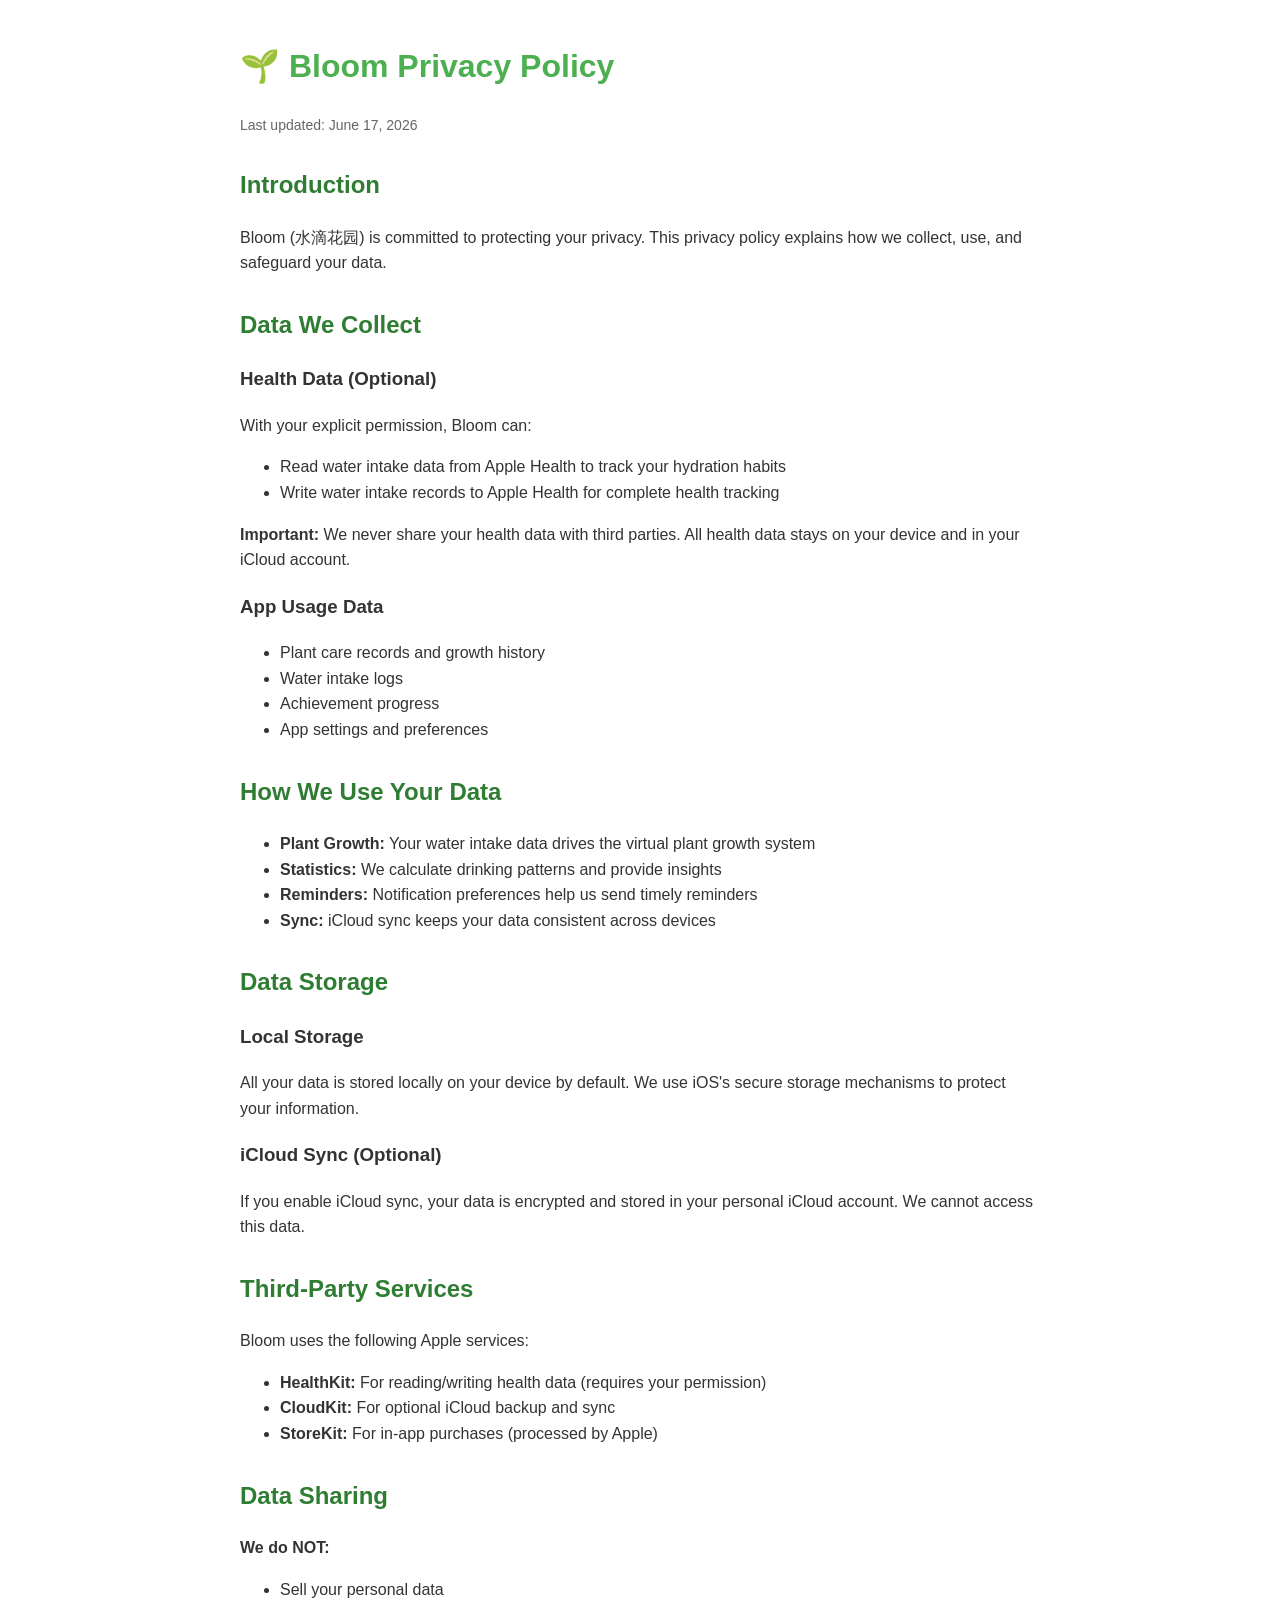
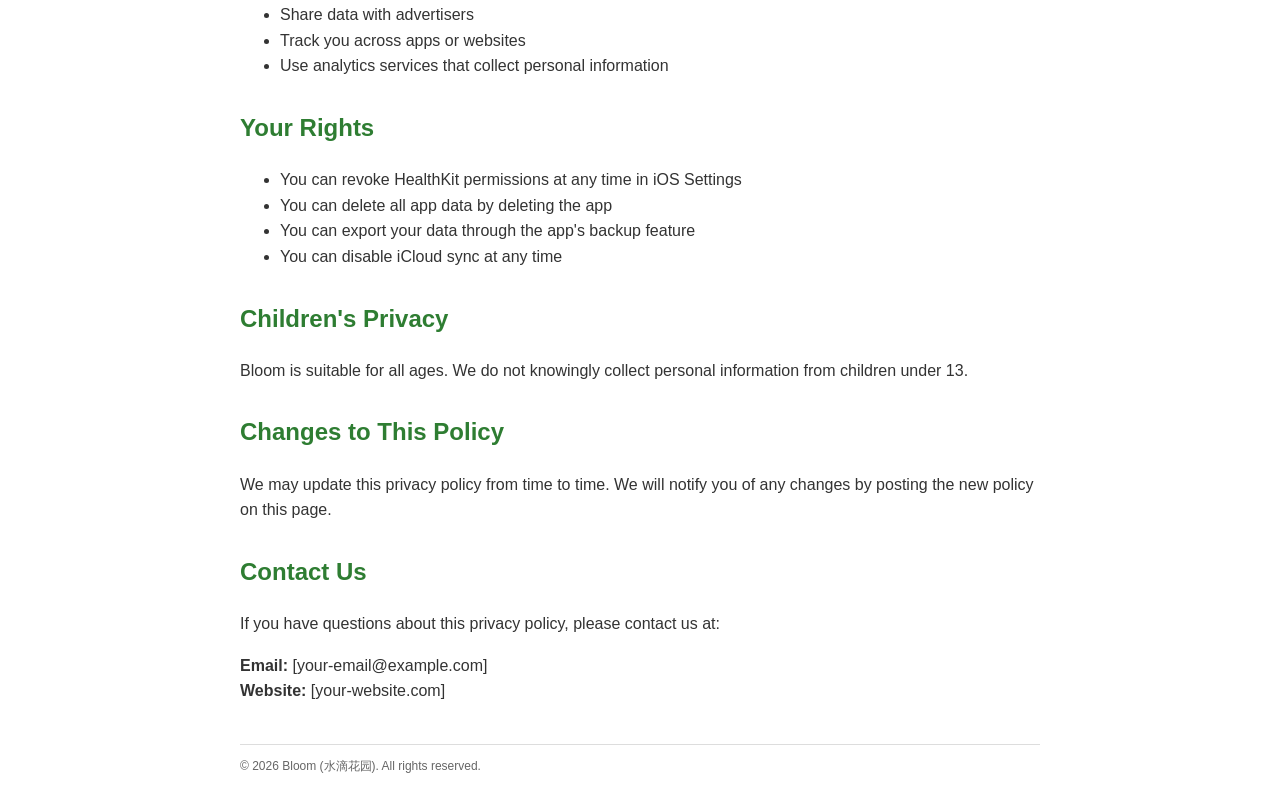
==== privacy-policy.html @ 4f2c51e1 "feat: Phase 4 - App Store Preparation Complete App Store Assets: ✅ App icon verified (1024x1024, iOS" ====
<!DOCTYPE html>
<html lang="en">
<head>
    <meta charset="UTF-8">
    <meta name="viewport" content="width=device-width, initial-scale=1.0">
    <title>Bloom - Privacy Policy</title>
    <style>
        body {
            font-family: -apple-system, BlinkMacSystemFont, 'Segoe UI', Roboto, Oxygen, Ubuntu, Cantarell, sans-serif;
            line-height: 1.6;
            max-width: 800px;
            margin: 0 auto;
            padding: 20px;
            color: #333;
        }
        h1 { color: #4CAF50; }
        h2 { color: #2E7D32; margin-top: 30px; }
        .update-date { color: #666; font-size: 14px; }
    </style>
</head>
<body>
    <h1>🌱 Bloom Privacy Policy</h1>
    <p class="update-date">Last updated: June 17, 2026</p>

    <h2>Introduction</h2>
    <p>Bloom (水滴花园) is committed to protecting your privacy. This privacy policy explains how we collect, use, and safeguard your data.</p>

    <h2>Data We Collect</h2>
    <h3>Health Data (Optional)</h3>
    <p>With your explicit permission, Bloom can:</p>
    <ul>
        <li>Read water intake data from Apple Health to track your hydration habits</li>
        <li>Write water intake records to Apple Health for complete health tracking</li>
    </ul>
    <p><strong>Important:</strong> We never share your health data with third parties. All health data stays on your device and in your iCloud account.</p>

    <h3>App Usage Data</h3>
    <ul>
        <li>Plant care records and growth history</li>
        <li>Water intake logs</li>
        <li>Achievement progress</li>
        <li>App settings and preferences</li>
    </ul>

    <h2>How We Use Your Data</h2>
    <ul>
        <li><strong>Plant Growth:</strong> Your water intake data drives the virtual plant growth system</li>
        <li><strong>Statistics:</strong> We calculate drinking patterns and provide insights</li>
        <li><strong>Reminders:</strong> Notification preferences help us send timely reminders</li>
        <li><strong>Sync:</strong> iCloud sync keeps your data consistent across devices</li>
    </ul>

    <h2>Data Storage</h2>
    <h3>Local Storage</h3>
    <p>All your data is stored locally on your device by default. We use iOS's secure storage mechanisms to protect your information.</p>

    <h3>iCloud Sync (Optional)</h3>
    <p>If you enable iCloud sync, your data is encrypted and stored in your personal iCloud account. We cannot access this data.</p>

    <h2>Third-Party Services</h2>
    <p>Bloom uses the following Apple services:</p>
    <ul>
        <li><strong>HealthKit:</strong> For reading/writing health data (requires your permission)</li>
        <li><strong>CloudKit:</strong> For optional iCloud backup and sync</li>
        <li><strong>StoreKit:</strong> For in-app purchases (processed by Apple)</li>
    </ul>

    <h2>Data Sharing</h2>
    <p><strong>We do NOT:</strong></p>
    <ul>
        <li>Sell your personal data</li>
        <li>Share data with advertisers</li>
        <li>Track you across apps or websites</li>
        <li>Use analytics services that collect personal information</li>
    </ul>

    <h2>Your Rights</h2>
    <ul>
        <li>You can revoke HealthKit permissions at any time in iOS Settings</li>
        <li>You can delete all app data by deleting the app</li>
        <li>You can export your data through the app's backup feature</li>
        <li>You can disable iCloud sync at any time</li>
    </ul>

    <h2>Children's Privacy</h2>
    <p>Bloom is suitable for all ages. We do not knowingly collect personal information from children under 13.</p>

    <h2>Changes to This Policy</h2>
    <p>We may update this privacy policy from time to time. We will notify you of any changes by posting the new policy on this page.</p>

    <h2>Contact Us</h2>
    <p>If you have questions about this privacy policy, please contact us at:</p>
    <p><strong>Email:</strong> [your-email@example.com]<br>
    <strong>Website:</strong> [your-website.com]</p>

    <hr style="margin-top: 40px; border: none; border-top: 1px solid #ddd;">
    <p style="color: #666; font-size: 12px;">© 2026 Bloom (水滴花园). All rights reserved.</p>
</body>
</html>
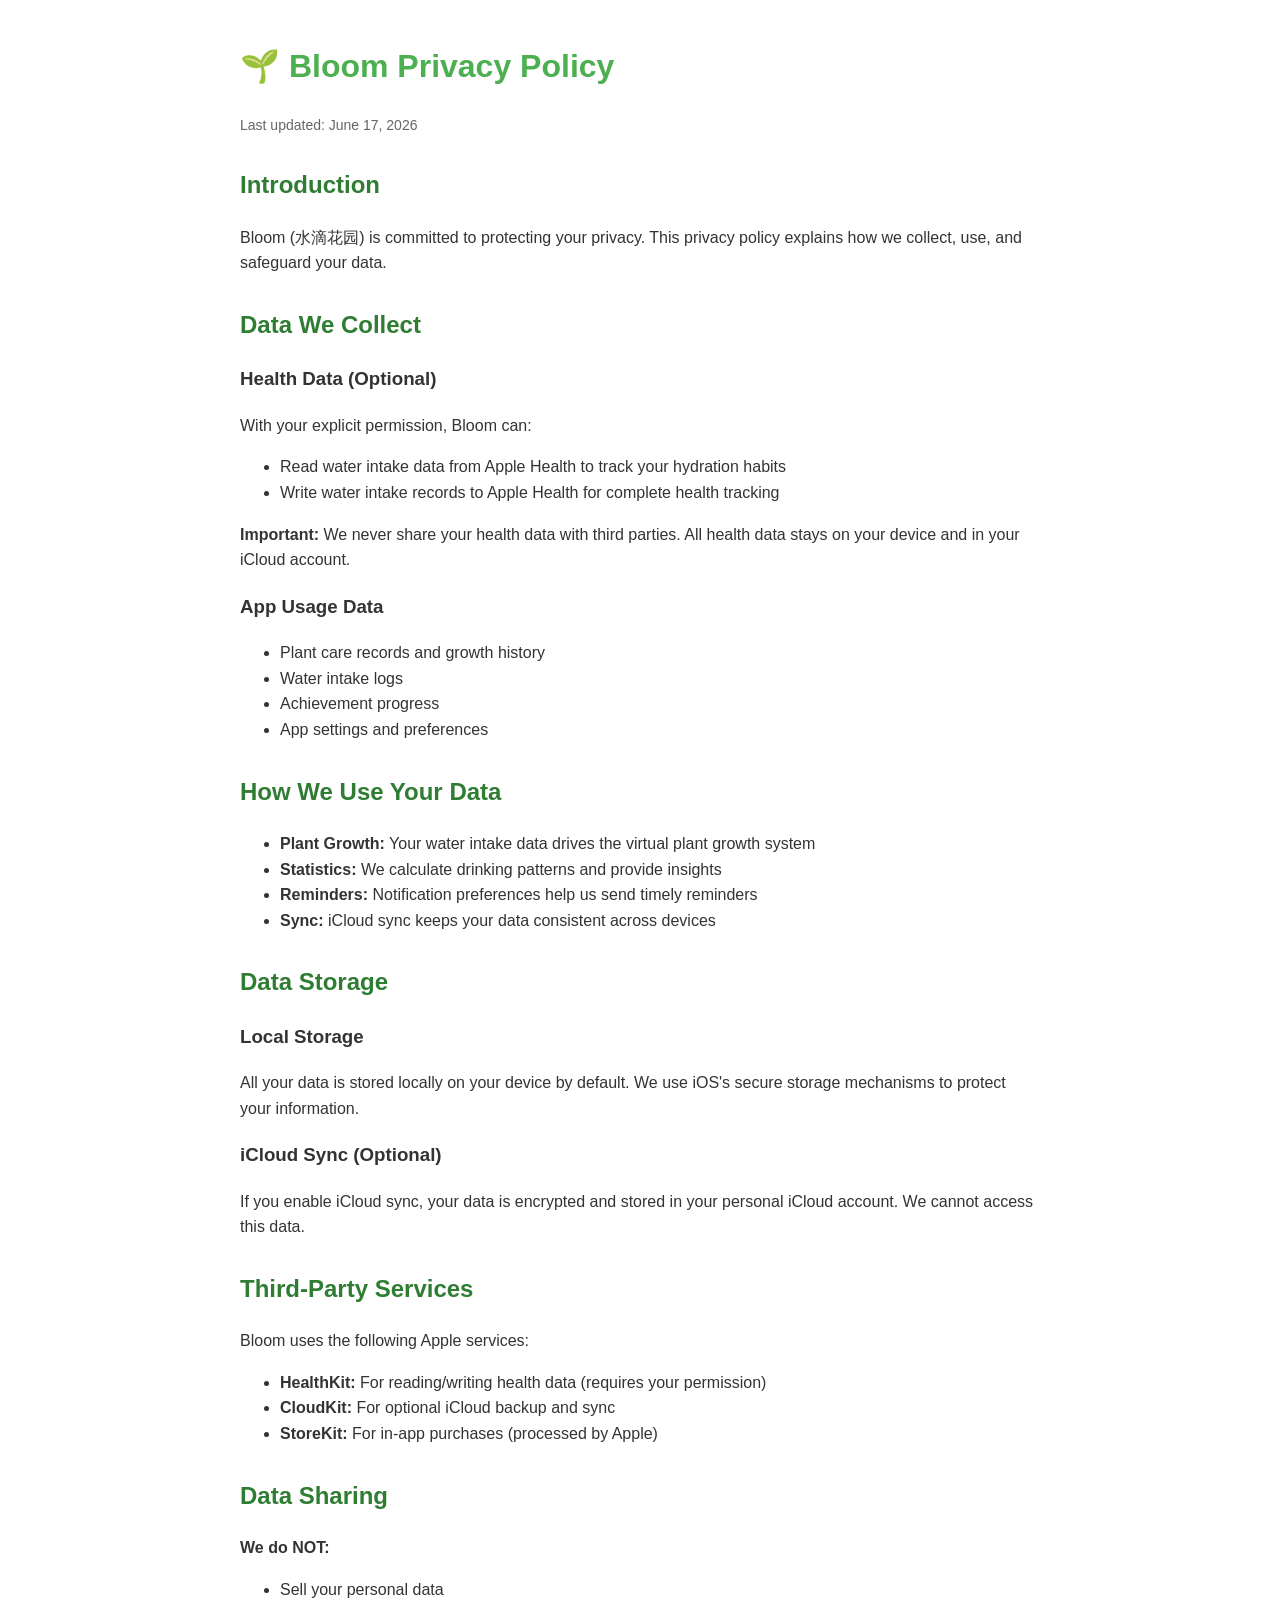
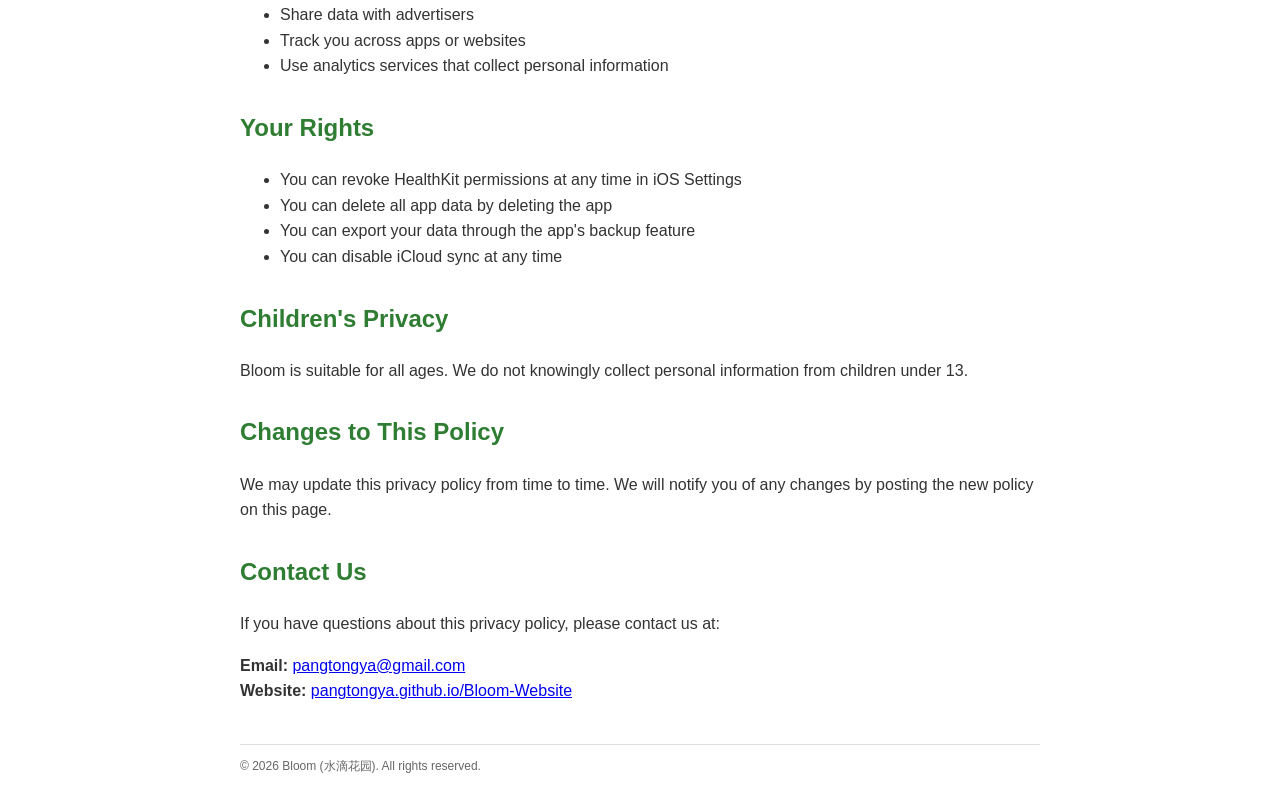
==== commit 353f4e81: "refactor: 全面优化本地化、可访问性、代码质量与隐私合规 本地化: - 修复 TabBar 英文环境显示中文的问题 - 修复 Widget Extension 无法访问本地化资源的问题 - 补" ====
--- a/privacy-policy.html
+++ b/privacy-policy.html
@@ -90,8 +90,8 @@
 
     <h2>Contact Us</h2>
     <p>If you have questions about this privacy policy, please contact us at:</p>
-    <p><strong>Email:</strong> [your-email@example.com]<br>
-    <strong>Website:</strong> [your-website.com]</p>
+    <p><strong>Email:</strong> <a href="mailto:pangtongya@gmail.com">pangtongya@gmail.com</a><br>
+    <strong>Website:</strong> <a href="https://pangtongya.github.io/Bloom-Website">pangtongya.github.io/Bloom-Website</a></p>
 
     <hr style="margin-top: 40px; border: none; border-top: 1px solid #ddd;">
     <p style="color: #666; font-size: 12px;">© 2026 Bloom (水滴花园). All rights reserved.</p>
